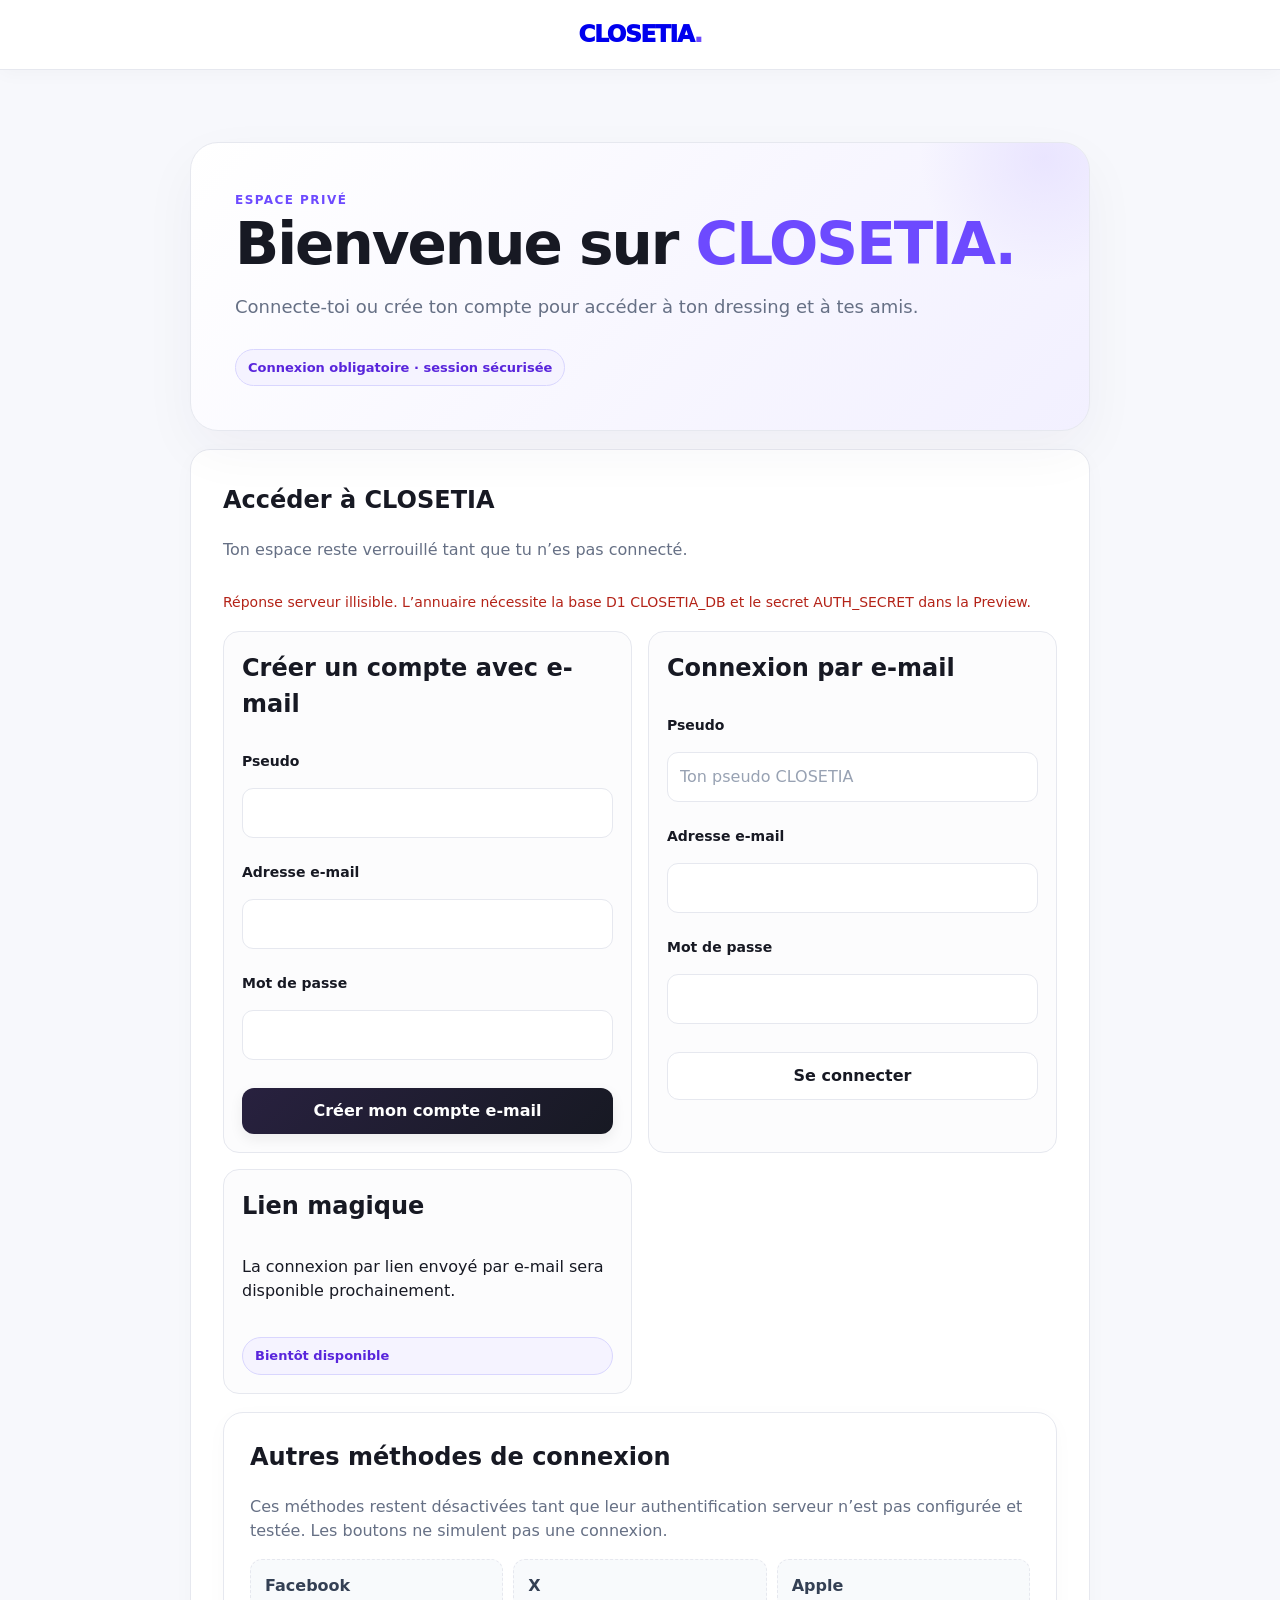
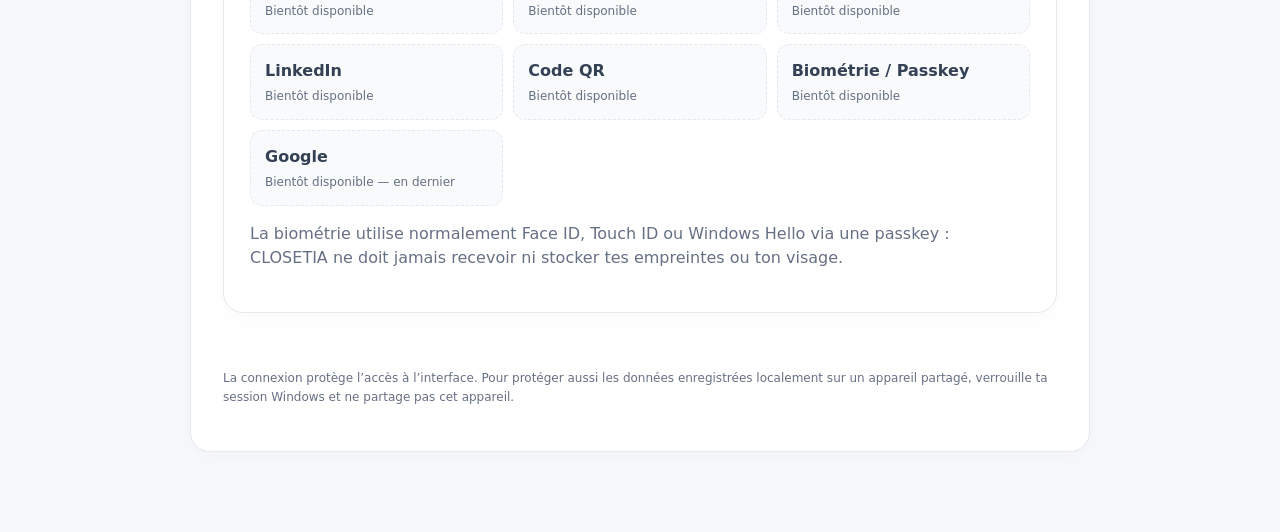
==== index.html @ 9ff816a6 "fix(pwa): align app script cache version" ====
<!doctype html>
<html lang="fr">
<head>
<meta charset="utf-8"><meta name="viewport" content="width=device-width,initial-scale=1,viewport-fit=cover">
<meta name="theme-color" content="#111827">
<meta name="description" content="CLOSETIA aide à organiser ton dressing, composer des tenues, explorer les couleurs et planifier tes looks. Application local-first avec données exportables, sans analyse corporelle.">
<meta name="robots" content="noindex,nofollow,noarchive">
<link rel="canonical" href="https://closetia.pages.dev/">
<link rel="manifest" href="manifest.json">
<link rel="stylesheet" href="style.css?v=9">
<meta property="og:type" content="website">
<meta property="og:site_name" content="CLOSETIA">
<meta property="og:title" content="CLOSETIA — Organise ton dressing et tes tenues">
<meta property="og:description" content="Organise tes vêtements, compose des tenues, explore les couleurs et planifie tes looks. Données exportables, sans analyse corporelle.">
<meta property="og:url" content="https://closetia.pages.dev/">
<meta name="twitter:card" content="summary">
<meta name="twitter:title" content="CLOSETIA — Dressing intelligent">
<meta name="twitter:description" content="Ton dressing, tes tenues et tes couleurs, dans une application local-first.">
<script type="application/ld+json">
{
  "@context": "https://schema.org",
  "@type": "WebApplication",
  "name": "CLOSETIA",
  "url": "https://closetia.pages.dev/",
  "applicationCategory": "LifestyleApplication",
  "operatingSystem": "Any",
  "inLanguage": "fr",
  "description": "Application web pour organiser son dressing, composer des tenues, explorer les couleurs et planifier ses looks. Données exportables et aucune analyse corporelle."
}
</script>
<title>CLOSETIA — Organise ton dressing et tes tenues</title>
</head>
<body>
<header class="topbar"><a class="logo" href="#/">CLOSETIA<span>.</span></a><nav>
<a href="#/">Accueil</a><a href="#/dressing">Dressing</a><a href="#/tenues">Tenues</a><a href="#/wishlist">Envies</a><a href="#/palette">Couleurs</a><a href="#/colorimetrie">Colorimétrie</a><a href="#/profil">Mon style</a><a href="#/star">Outfit Star</a><a href="#/stars">Looks de stars</a><a href="#/memes">Même vêtements</a><a href="#/calendrier">Calendrier</a><a href="#/amis">Amis</a><a href="#/connexions">Connexions</a><a href="#/stats">Stats</a>
</nav><button class="cloud-indicator local" id="cloudIndicator" onclick="openSettings()" aria-label="État de la connexion Cloudflare" title="Cloudflare non connecté sur cet appareil."><span class="cloud-dot" aria-hidden="true"></span><span>Mode local</span></button><button class="iconbtn" onclick="openSettings()" aria-label="Réglages">⚙</button></header>
<main id="app">
<section class="seo-intro" aria-label="Présentation de CLOSETIA">
  <p class="eyebrow">DRESSING INTELLIGENT</p>
  <h1>Organise ton dressing. Compose tes tenues.</h1>
  <p>CLOSETIA est une application web pour garder une vue claire sur tes vêtements, créer des tenues, explorer les harmonies de couleurs et planifier tes looks.</p>
  <ul>
    <li>Un dressing organisé par catégories, couleurs et favoris.</li>
    <li>Un espace pour composer des tenues et suivre leur utilisation.</li>
    <li>Des outils de couleurs, une liste d’envies et un calendrier.</li>
    <li>Des données exportables et aucune analyse corporelle.</li>
  </ul>
  <p>Ouvre l’application pour commencer à organiser ton dressing.</p>
</section>
</main>
<input id="photos" type="file" accept="image/*" multiple hidden><input id="importFile" type="file" accept=".json,application/json" hidden>
<footer>CLOSETIA · local-first · données exportables · aucune analyse corporelle</footer>
<script src="app.js?v=51"></script>
</body></html>
---- style.css ----
:root{--bg:#f6f7fb;--card:#fff;--ink:#101828;--muted:#667085;--line:#e4e7ec;--accent:#111827;--purple:#7c3aed;--soft:#f2f0ff;--danger:#b42318;--ok:#027a48}*{box-sizing:border-box}html{scroll-behavior:smooth}body{margin:0;background:var(--bg);color:var(--ink);font-family:Inter,system-ui,-apple-system,BlinkMacSystemFont,"Segoe UI",sans-serif}.topbar{height:70px;background:#fff;border-bottom:1px solid var(--line);display:flex;align-items:center;gap:24px;padding:0 5%;position:sticky;top:0;z-index:20}.logo{font-size:23px;font-weight:950;text-decoration:none;letter-spacing:-1px}.logo span{color:var(--purple)}nav{display:flex;gap:3px;overflow:auto;flex:1}nav a{text-decoration:none;padding:10px 12px;border-radius:11px;white-space:nowrap}nav a.active,nav a:hover{background:#f2f4f7}.iconbtn{background:#f2f4f7;border:1px solid var(--line);border-radius:12px;padding:10px 12px}main{max-width:1250px;margin:auto;padding:32px 5% 80px}.hero{background:linear-gradient(135deg,#fff,#f2f0ff);border:1px solid var(--line);border-radius:28px;padding:clamp(24px,5vw,55px);box-shadow:0 18px 50px #1018280b}.hero h1{font-size:clamp(42px,7vw,78px);line-height:.94;letter-spacing:-4px;margin:12px 0}.hero h1 span{color:var(--purple)}.hero p{font-size:18px;color:var(--muted);max-width:720px}.eyebrow{font-size:12px;font-weight:850;letter-spacing:.12em;color:var(--purple)}.card{background:var(--card);border:1px solid var(--line);border-radius:20px;padding:20px;box-shadow:0 8px 25px #10182808}.actions,.toolbar,.row{display:flex;gap:9px;flex-wrap:wrap;margin-top:18px}button,input,select,textarea{font:inherit}button{border:0;border-radius:12px;padding:11px 14px;cursor:pointer}.primary{background:var(--accent);color:#fff}.ghost{background:#fff;border:1px solid var(--line);color:var(--ink)}.danger{background:#fff0ef;color:var(--danger)}.muted,small{color:var(--muted)}.dashboard,.grid{display:grid;grid-template-columns:repeat(auto-fill,minmax(190px,1fr));gap:15px;margin-top:20px}.feature{text-decoration:none}.feature b{display:block;font-size:18px;margin-bottom:5px}.feature span{color:var(--muted);font-size:14px}.section h1{font-size:48px;letter-spacing:-3px;margin:4px 0 8px}.sectionhead{display:flex;align-items:end;justify-content:space-between;gap:15px;flex-wrap:wrap}.filters{display:grid;grid-template-columns:2fr 1fr 1fr 1fr 1fr;gap:9px;margin:18px 0}.filters input,.filters select,.modal input,.modal select,.modal textarea{width:100%;border:1px solid var(--line);background:#fff;border-radius:12px;padding:12px}.item{padding:0;overflow:hidden}.photo{height:230px;background:#eef2f6;position:relative}.photo img{width:100%;height:100%;object-fit:cover}.heart{position:absolute;right:10px;top:10px;background:#fff;border:1px solid var(--line);padding:8px}.heart.on{color:var(--danger)}.itembody{padding:15px}.itembody h3{margin:0 0 8px}.tag{display:inline-block;padding:4px 8px;border-radius:99px;background:#f2f4f7;font-size:12px;margin:0 4px 6px 0}.stat{min-height:125px}.stat b{display:block;font-size:34px}.outfit{position:relative}.mini{display:grid;grid-template-columns:repeat(auto-fit,minmax(120px,1fr));gap:10px;margin-top:15px}.mini img{width:100%;height:175px;object-fit:cover;border-radius:14px;background:#eef2f6}.bar{height:8px;background:#eef2f6;border-radius:99px;overflow:hidden}.bar i{display:block;height:100%;background:var(--purple)}.colorline{display:grid;grid-template-columns:30px 90px 35px 1fr;align-items:center;gap:10px;margin:14px 0}.swatch{width:30px;height:30px;border-radius:50%;border:2px solid #fff;box-shadow:0 0 0 1px #0002}.calendar{display:grid;grid-template-columns:repeat(7,1fr);gap:7px}.day{min-height:95px;text-align:left;background:#fff;border:1px solid var(--line);border-radius:12px;padding:9px}.day.today{outline:2px solid var(--purple)}.day.has{background:#faf9ff}.day small{display:block;margin-top:8px}.empty{grid-column:1/-1;text-align:center;padding:55px;color:var(--muted)}.modalback{position:fixed;inset:0;background:#10182888;display:grid;place-items:center;padding:18px;z-index:50}.modal{width:min(560px,100%);max-height:90vh;overflow:auto;background:#fff;border-radius:22px;padding:22px}.modalhead{display:flex;justify-content:space-between;align-items:center}.modal label{display:block;font-weight:700;margin:14px 0}.modal textarea{min-height:90px;resize:vertical}.notice{padding:12px 14px;border-radius:12px;background:#ecfdf3;color:var(--ok);margin-top:15px}.monthhead{display:flex;justify-content:space-between;align-items:center;margin-bottom:15px}.check{display:flex;align-items:center;gap:8px}.check input{width:auto}footer{text-align:center;color:var(--muted);font-size:12px;padding:22px}@media(max-width:800px){.topbar{height:auto;min-height:64px;flex-wrap:wrap;padding:10px 4%}nav{width:100%;order:3}.filters{grid-template-columns:1fr 1fr}.calendar{gap:4px}.day{min-height:72px;padding:7px}.day small{font-size:10px}}@media(max-width:480px){.filters{grid-template-columns:1fr}.section h1{font-size:40px}.hero h1{letter-spacing:-3px}.calendar{font-size:12px}.colorline{grid-template-columns:30px 65px 30px 1fr}}
.profile-card{max-width:900px}.choices{display:flex;flex-wrap:wrap;gap:8px;margin:10px 0 20px}.choice{display:inline-flex;align-items:center;gap:7px;border:1px solid var(--line);background:#fff;border-radius:12px;padding:9px 11px;font-weight:600}.choice input{accent-color:var(--purple)}.colorchoice{display:inline-flex;align-items:center;gap:7px;background:#fff;border:1px solid var(--line)}.colorchoice.selected{outline:2px solid var(--purple);background:var(--soft)}.photoPalette{display:flex;gap:10px;flex-wrap:wrap;margin:18px 0}.photoPalette i{display:block;width:55px;height:55px;border-radius:15px;border:2px solid #fff;box-shadow:0 0 0 1px #0002}.weatherbox{display:flex;gap:12px;align-items:center;justify-content:space-between;margin:15px 0}.weatherbox span{color:var(--muted)}@media(max-width:800px){.weatherbox{align-items:flex-start;flex-direction:column}}
.brand-catalog{margin:20px 0}.brand-head{display:flex;justify-content:space-between;gap:15px;align-items:flex-start}.badge{padding:6px 10px;border-radius:999px;background:var(--soft);font-size:12px;font-weight:800}.brand-search,.brand-manual{display:flex;gap:8px;margin:12px 0}.brand-search input,.brand-manual input{flex:1}.brand-results{display:grid;grid-template-columns:repeat(auto-fill,minmax(190px,1fr));gap:8px;margin-top:12px}.brand-result{display:flex;justify-content:space-between;align-items:center;padding:12px;border:1px solid var(--line);border-radius:12px;background:#fff;text-align:left}.brand-result.selected{outline:2px solid var(--purple);background:var(--soft)}@media(max-width:600px){.brand-head{flex-direction:column}.brand-search,.brand-manual{flex-direction:column}}
/* API-powered weather forecast and color harmony palettes */
.weatherbox{display:flex;flex-direction:column;gap:8px;line-height:1.5}
.weatherbox .weather-days{display:grid;grid-template-columns:repeat(auto-fit,minmax(125px,1fr));gap:8px;margin-top:4px}
.weatherbox .weather-day{display:block;background:var(--bg);border:1px solid var(--line);border-radius:10px;padding:10px;font-size:13px}
.weatherbox small,.harmony-swatches small{color:var(--muted);font-size:12px}
.harmony-swatches{display:grid;grid-template-columns:repeat(auto-fit,minmax(105px,1fr));gap:10px;margin:12px 0}
.harmony-swatches>div{display:flex;min-width:0;flex-direction:column;gap:5px;font-size:12px}
.harmony-swatches i{display:block;height:56px;border-radius:10px;border:1px solid var(--line)}
.harmony-swatches b{font-size:12px}

/* Calendar navigation and public holidays */
.monthhead{display:flex;align-items:center;justify-content:space-between;gap:12px}
.monthhead h2{text-align:center;flex:1}
.day.holiday{border-color:#d97706;background:#fff7ed}
.day.holiday small{color:#9a3412}

/* Always-visible Cloudflare connection indicator */
.cloud-indicator{display:inline-flex;align-items:center;justify-content:center;gap:7px;flex-shrink:0;border:1px solid var(--line);border-radius:999px;padding:8px 11px;background:#f2f4f7;color:#475467;font:600 12px/1.2 inherit;white-space:nowrap;cursor:pointer}
.cloud-indicator .cloud-dot{width:8px;height:8px;border-radius:50%;background:#98a2b3;box-shadow:0 0 0 3px #e4e7ec}
.cloud-indicator.connected{background:#ecfdf3;border-color:#abefc6;color:#067647}
.cloud-indicator.connected .cloud-dot{background:#12b76a;box-shadow:0 0 0 3px #d1fadf}
.cloud-indicator.checking{background:#fffaeb;border-color:#fedf89;color:#93370d}
.cloud-indicator.checking .cloud-dot{background:#f79009;box-shadow:0 0 0 3px #fef0c7}
.cloud-indicator.warning{background:#fef3f2;border-color:#fecdca;color:#b42318}
.cloud-indicator.warning .cloud-dot{background:#f04438;box-shadow:0 0 0 3px #fee4e2}
.cloud-indicator.local{background:#f2f4f7;border-color:#e4e7ec;color:#475467}
@media(max-width:760px){.topbar{gap:8px;padding:0 12px}.topbar nav{gap:12px}.cloud-indicator{padding:7px 9px;font-size:11px}.topbar .logo{flex-shrink:0}}
@media(max-width:480px){.cloud-indicator{max-width:118px;white-space:normal;text-align:left;line-height:1.15}.topbar{gap:6px}}

/* Colorimetry palette samples: HEX labels and accessible actions */
.photoPalette{align-items:flex-start}
.palette-sample{display:flex;flex-direction:column;align-items:flex-start;gap:7px;min-width:105px;padding:10px;border:1px solid var(--line);border-radius:14px;background:#fff}
.palette-sample i{display:block;width:76px;height:58px;border-radius:10px;border:1px solid #0001}
.palette-sample code{font-size:12px;font-weight:800;color:var(--ink)}
.palette-sample button{font-size:12px;padding:7px 9px}
button:focus-visible,a:focus-visible,input:focus-visible,select:focus-visible,textarea:focus-visible{outline:3px solid #7c3aed;outline-offset:2px}

/* Shopping suggestions: readable store links on mobile and desktop */
.shopping-card .grid{grid-template-columns:repeat(auto-fit,minmax(230px,1fr))}
.store-links{display:flex;flex-wrap:wrap;gap:7px;margin-top:12px}
.store-link{display:inline-flex;align-items:center;padding:8px 10px;border:1px solid var(--line);border-radius:10px;text-decoration:none;color:var(--ink);font-size:13px;background:#fff}
.store-link:hover,.store-link:focus-visible{border-color:var(--purple);background:var(--soft)}
.store-link-all{background:var(--accent);color:#fff;border-color:var(--accent)}
.home-weather{min-height:70px}

/* CLOSETIA profile preferences and celebrity looks */
.celebrity-grid{display:grid;grid-template-columns:repeat(auto-fit,minmax(220px,1fr));gap:14px;margin-top:18px}
.celebrity-card{min-width:0}
.celebrity-card h2{margin:8px 0 4px;font-size:1.15rem}
.celebrity-avatar{width:54px;height:54px;border-radius:16px;display:grid;place-items:center;font-weight:800;font-size:1.1rem;background:var(--soft);color:var(--purple);border:1px solid var(--line)}
.profile-card .choices{margin-bottom:18px}
.profile-card h2{margin-top:22px}


/* CLOSETIA — contenu célébrités intégré à la page */
.celebrity-heading{display:flex;align-items:center;gap:12px;margin-bottom:12px}
.celebrity-heading h2{margin:0 0 3px}
.celebrity-heading p{margin:0;font-size:13px}
.celebrity-photo-grid{display:grid;grid-template-columns:repeat(2,minmax(0,1fr));gap:8px}
.celebrity-photo{margin:0;min-width:0}
.celebrity-photo img{display:block;width:100%;height:190px;object-fit:cover;border-radius:12px;background:var(--soft)}
.celebrity-photo figcaption{font-size:10px;line-height:1.35;color:var(--muted,#667085);margin-top:4px;overflow-wrap:anywhere}
.celebrity-source-note,.celebrity-footnote{font-size:12px;margin-top:10px}
.celebrity-subtitle{font-size:14px;margin:18px 0 8px}
.celebrity-news{display:grid;gap:8px}
.celebrity-news-item{border:1px solid var(--line);border-radius:10px;padding:10px}
.celebrity-news-item p{margin:0 0 6px;font-size:13px;line-height:1.4;font-weight:650}
.celebrity-news-item small{font-size:11px;color:var(--muted,#667085)}
@media(max-width:520px){.celebrity-photo img{height:145px}.celebrity-photo-grid{grid-template-columns:repeat(2,minmax(0,1fr))}}

/* Outfit Star : visuels intégrés aux suggestions */
.shopping-model-grid{display:grid;grid-template-columns:repeat(auto-fit,minmax(220px,1fr));gap:14px;margin-top:16px}
.shopping-model-card{padding:0;overflow:hidden}
.shopping-model-image{display:block;width:100%;height:220px;object-fit:cover;background:var(--soft)}
.shopping-model-body{padding:14px}
.shopping-model-body h3{margin:0 0 6px}
.shopping-model-body .store-links{margin-top:12px}
.shopping-section>.muted{max-width:850px}
@media(max-width:520px){.shopping-model-grid{grid-template-columns:repeat(2,minmax(0,1fr));gap:9px}.shopping-model-image{height:150px}.shopping-model-body{padding:10px}.shopping-model-body .store-links{display:grid;grid-template-columns:1fr}.shopping-model-body .store-link{font-size:12px}}

/* Looks de stars — sources ciblées, images et actualités */
.celebrity-profile-photo{max-width:300px;margin:0 auto 10px}
.celebrity-profile-photo img{display:block;width:100%;height:300px;object-fit:cover;object-position:center top;border-radius:14px;background:var(--soft)}
.celebrity-news-image{width:100%;max-height:190px;object-fit:cover;border-radius:9px;margin-bottom:8px;background:var(--soft)}
.celebrity-news-item a{font-size:12px;text-decoration:underline}
.celebrity-news-item p{overflow-wrap:anywhere}

/* Reproduire une inspiration célébrité avec le dressing personnel */
.celebrity-vibe{margin:12px 0;padding:12px 14px;border-radius:12px;background:var(--soft,rgba(127,127,127,.08))}
.celebrity-vibe p{margin:5px 0 0}
.celebrity-recreate{width:100%;margin:12px 0 6px}
.celebrity-recreate-note{font-size:12px;margin:0 0 12px}
.inspired-outfit-highlight{outline:2px solid var(--purple,#8064d8);outline-offset:3px}


/* Page dédiée : mêmes vêtements et pièces manquantes */
.look-tracker-form{margin:18px 0}.look-tracker-form label{display:flex;flex-direction:column;gap:6px;min-width:150px;flex:1}.look-tracker-columns{display:grid;grid-template-columns:repeat(2,minmax(0,1fr));gap:14px;margin-top:16px}.look-tracker-columns h2{display:flex;align-items:center;justify-content:space-between;font-size:1.05rem}.look-count{display:inline-grid;place-items:center;min-width:28px;height:28px;border-radius:50%;background:var(--soft);font-size:13px}.look-item{display:flex;align-items:center;flex-wrap:wrap;gap:8px;justify-content:space-between;padding:12px 0;border-top:1px solid var(--line)}.look-item>div{flex:1;min-width:120px}.look-item p{margin:4px 0 0;font-size:12px}.look-item button{font-size:12px;padding:7px 9px}@media(max-width:650px){.look-tracker-columns{grid-template-columns:1fr}.look-item{justify-content:flex-start}}


/* CLOSETIA profile page refresh */
.profile-card{max-width:960px;margin:24px auto;padding:clamp(18px,3vw,32px);border-radius:24px;box-shadow:0 16px 42px #1018280d}
.profile-card>label:not(.choice){display:flex;flex-direction:column;gap:8px;margin:0 0 16px;font-size:14px;font-weight:750;color:var(--ink)}
.profile-card>label:not(.choice) input,.profile-card>label:not(.choice) select{width:100%;min-height:46px;padding:12px 14px;border:1px solid var(--line);border-radius:12px;background:#fff;color:var(--ink);outline:none;transition:border-color .15s,box-shadow .15s}
.profile-card>label:not(.choice) input:focus,.profile-card>label:not(.choice) select:focus{border-color:var(--purple);box-shadow:0 0 0 3px #7c3aed1a}
.profile-card>label.check{display:flex;flex-direction:row;align-items:center;gap:10px;padding:14px 16px;border:1px solid var(--line);border-radius:14px;background:#fafaff;font-weight:650}
.profile-card>label.check input{width:18px;height:18px;accent-color:var(--purple)}
.profile-card h2{font-size:18px;letter-spacing:-.3px;margin:28px 0 8px;padding-top:22px;border-top:1px solid var(--line)}
.profile-card h2+.muted{margin:0 0 12px;line-height:1.55}
.profile-card .choices{display:flex;flex-wrap:wrap;gap:9px;margin:12px 0 20px}
.profile-card .choice{display:inline-flex;align-items:center;gap:8px;padding:10px 13px;border:1px solid var(--line);border-radius:13px;background:#fff;color:#344054;font-size:14px;font-weight:650;cursor:pointer;transition:background .15s,border-color .15s,transform .15s}
.profile-card .choice:hover{border-color:#c4b5fd;transform:translateY(-1px)}
.profile-card .choice:has(input:checked){background:#f2f0ff;border-color:#a78bfa;color:#5b21b6;box-shadow:0 0 0 1px #a78bfa inset}
.profile-card .choice input{width:16px;height:16px;margin:0;accent-color:var(--purple)}
.profile-card .brand-catalog{padding:18px;border:1px solid var(--line);border-radius:18px;background:#fafbff}
.profile-card .brand-catalog h2{border:0;padding:0;margin:0 0 8px}
.profile-card .brand-search input,.profile-card .brand-manual input{min-width:0;width:100%;padding:12px 14px;border:1px solid var(--line);border-radius:12px;background:#fff}
.profile-card .brand-search button,.profile-card .brand-manual button{white-space:nowrap}
.profile-card .actions{gap:9px}
.profile-card .colorchoice{padding:9px 12px;border-radius:13px;border:1px solid var(--line);font-weight:650}
.profile-card .colorchoice.selected{outline:2px solid var(--purple);outline-offset:1px;background:#f2f0ff}
#saveProfile{width:100%;min-height:48px;margin-top:24px;border-radius:14px;font-weight:750}
@media(min-width:700px){
 .profile-card{display:grid;grid-template-columns:repeat(2,minmax(0,1fr));column-gap:18px;align-items:start}
 .profile-card>h2,.profile-card>p,.profile-card>.choices,.profile-card>.brand-catalog,.profile-card>.actions,.profile-card>#saveProfile,.profile-card>label.check{grid-column:1/-1}
 .profile-card>label:not(.choice){margin-bottom:2px}
}
@media(max-width:600px){
 .section h1{font-size:38px;letter-spacing:-2px}
 .profile-card{padding:16px}
 .profile-card .brand-search,.profile-card .brand-manual{flex-direction:column}
 .profile-card .brand-head{flex-direction:column}
 .profile-card .colorchoice{font-size:13px}
}

/* Espace d'administration */
.admin-section{max-width:1120px;margin:0 auto;padding-bottom:40px}
.admin-stats{margin:22px 0}
.admin-panel{margin-top:18px;padding:22px}
.admin-panel h2{margin-top:0;font-size:21px;letter-spacing:-.4px}
.admin-line{display:flex;justify-content:space-between;align-items:flex-start;gap:16px;padding:13px 0;border-bottom:1px solid var(--line)}
.admin-line:last-of-type{border-bottom:0}
.admin-line span{color:var(--muted)}
.admin-line strong{text-align:right;overflow-wrap:anywhere}
.admin-panel .actions{display:flex;flex-wrap:wrap;gap:10px;margin-top:16px}
.admin-note{border-color:#fed7aa;background:#fffaf5}
.admin-note h2{color:#9a3412}
@media(max-width:600px){.admin-panel{padding:17px}.admin-line{flex-direction:column;gap:5px}.admin-line strong{text-align:left}}


/* Recommandations de style explicables */
.recommendation-card{min-width:0}
.recommendation-card>.card{height:100%;margin:0}
.recommendation-reasons{margin:9px 4px 0;padding:10px 12px;border:1px solid var(--line);border-radius:12px;background:var(--surface,#fff);font-size:13px;line-height:1.55}
.recommendation-reasons b{display:block;margin-bottom:3px;color:var(--ink)}
#storageDiagnostics{overflow-wrap:anywhere;line-height:1.65}


/* Interface polish — navigation, lisibilité, états interactifs et mobile-first */
:root{
  --bg:#f7f8fc;
  --card:#ffffff;
  --ink:#171923;
  --muted:#667085;
  --line:#e6e8ef;
  --accent:#201a35;
  --purple:#6d4aff;
  --soft:#f2efff;
  --focus:#8b75ff;
}
body{line-height:1.5;-webkit-font-smoothing:antialiased}
.topbar{gap:14px;padding-inline:clamp(14px,3vw,42px);box-shadow:0 3px 18px #17192308}
.logo{flex-shrink:0;letter-spacing:-1.2px}
.topbar nav{min-width:0;scrollbar-width:thin;scrollbar-color:#d9d3ff transparent;overscroll-behavior-x:contain;scroll-behavior:smooth}
.topbar nav a{font-size:13px;font-weight:650;color:#475467;transition:background .16s,color .16s}
.topbar nav a.active,.topbar nav a[aria-current="page"]{background:#f0edff;color:#5135d9}
.topbar nav a:hover{color:#5135d9}
.cloud-indicator{flex-shrink:0;display:inline-flex;align-items:center;gap:7px;border:1px solid var(--line);border-radius:999px;background:#fff;padding:8px 11px;font-size:12px;font-weight:700}
.cloud-dot{width:8px;height:8px;border-radius:50%;background:#98a2b3;display:inline-block}
.iconbtn{flex-shrink:0;min-width:42px;min-height:42px;transition:background .15s,transform .15s}
main{width:100%;padding-top:clamp(20px,3vw,36px)}
.hero{position:relative;overflow:hidden;box-shadow:0 20px 55px #28204a0b}
.hero:after{content:"";position:absolute;right:-80px;top:-110px;width:250px;height:250px;border-radius:50%;background:radial-gradient(circle,#ded6ff80,transparent 70%);pointer-events:none}
.hero h1{max-width:900px;position:relative;z-index:1;letter-spacing:-.055em}
.hero p{line-height:1.7}
.section h1{line-height:1.08;letter-spacing:-.045em}
.sectionhead{margin-bottom:8px}
.card{box-shadow:0 5px 22px #17192306;transition:border-color .18s,box-shadow .18s,transform .18s}
.grid>.card:hover,.dashboard>.card:hover,.feature:hover{border-color:#d8d0ff;box-shadow:0 12px 30px #30205f10}
.feature{display:block;border:1px solid var(--line);border-radius:18px;padding:20px;background:#fff;transition:transform .18s,border-color .18s,box-shadow .18s}
.feature:hover{transform:translateY(-2px)}
.feature b{letter-spacing:-.02em}
button{font-weight:650;transition:filter .15s,transform .15s,box-shadow .15s}
button:hover{filter:brightness(.98)}
button:active{transform:translateY(1px)}
button:focus-visible,a:focus-visible,input:focus-visible,select:focus-visible,textarea:focus-visible{outline:3px solid #8b75ff80;outline-offset:2px}
.primary{background:linear-gradient(135deg,#28213f,#171923);box-shadow:0 5px 14px #17192312}
input,select,textarea{color:var(--ink)}
input::placeholder,textarea::placeholder{color:#98a2b3}
.item{transition:transform .18s,border-color .18s,box-shadow .18s}
.item:hover{transform:translateY(-2px);border-color:#d8d0ff;box-shadow:0 14px 32px #17192310}
.photo{background:linear-gradient(135deg,#f1f2f8,#e9eaf2)}
.itembody h3{letter-spacing:-.025em}
.tag{font-weight:650;color:#475467}
.empty{border:1px dashed #d0d5dd;border-radius:18px;background:#ffffffa8;line-height:1.7}
footer{padding:24px 16px 34px;text-align:center;color:var(--muted);font-size:12px}
@media(min-width:1000px){
  .topbar{gap:18px}
  .topbar nav a{padding:9px 10px}
  .dashboard,.grid{gap:18px}
}
@media(max-width:850px){
  .topbar{height:auto;min-height:64px;flex-wrap:wrap;gap:8px 12px;padding:10px 16px}
  .topbar .logo{margin-right:auto}
  .topbar nav{order:5;flex:0 0 100%;width:100%;padding:2px 0 5px}
  .topbar nav a{padding:9px 12px}
  .cloud-indicator{font-size:11px;padding:7px 9px}
  main{padding:22px 16px 58px}
}
@media(max-width:600px){
  .topbar{position:sticky;top:0;gap:8px}
  .logo{font-size:21px}
  .cloud-indicator{max-width:112px;overflow:hidden;white-space:nowrap}
  .cloud-indicator span:last-child{overflow:hidden;text-overflow:ellipsis}
  .iconbtn{min-width:40px;min-height:40px;padding:8px}
  .hero{padding:25px 20px;border-radius:22px}
  .hero h1{font-size:clamp(38px,12vw,56px);letter-spacing:-.055em;line-height:.98}
  .hero p{font-size:16px}
  .section h1{font-size:clamp(32px,9vw,40px);letter-spacing:-.045em}
  .sectionhead{align-items:flex-start}
  .sectionhead .actions{width:100%}
  .sectionhead .actions button{flex:1}
  .dashboard,.grid{grid-template-columns:repeat(2,minmax(0,1fr));gap:10px}
  .card{padding:15px;border-radius:16px}
  .feature{padding:15px;border-radius:16px}
  .feature b{font-size:16px}
  .feature span{font-size:12px;line-height:1.5}
  .stat{min-height:108px}
  .stat b{font-size:28px}
  .filters{grid-template-columns:1fr 1fr;gap:8px}
  .filters>*:first-child{grid-column:1/-1}
  .photo{height:clamp(140px,48vw,220px)}
  .itembody{padding:12px}
  .itembody h3{font-size:15px;overflow-wrap:anywhere}
  .mini{grid-template-columns:repeat(2,minmax(0,1fr))}
  .mini img{height:150px}
  .calendar{gap:4px}
  .day{min-height:70px;padding:5px;font-size:12px;overflow:hidden}
  .day small{font-size:10px;overflow-wrap:anywhere}
  .actions,.toolbar,.row{gap:8px}
  .actions button,.toolbar button{min-height:42px}
}
@media(max-width:380px){
  .dashboard,.grid{grid-template-columns:1fr}
  .filters{grid-template-columns:1fr}
  .filters>*:first-child{grid-column:auto}
  .cloud-indicator{max-width:92px}
}
@media(prefers-reduced-motion:reduce){
  *,*::before,*::after{scroll-behavior:auto!important;transition:none!important;animation:none!important}
}


/* Page Amis — gestion de contacts claire et responsive */
.friends-page .sectionhead{align-items:center;margin-bottom:22px}
.friends-total{display:flex;align-items:center;gap:10px;padding:12px 16px;border:1px solid var(--line);border-radius:16px;background:#fff;color:var(--muted);font-size:13px}
.friends-total strong{font-size:26px;line-height:1;color:var(--ink)}
.friends-layout{display:grid;grid-template-columns:minmax(250px,.8fr) minmax(0,1.5fr);gap:20px;align-items:start}
.friends-add-card{padding:24px}
.friends-add-card h2,.friends-list-head h2{margin:8px 0 4px;font-size:20px;letter-spacing:-.4px}
.friends-icon{display:grid;place-items:center;width:42px;height:42px;border-radius:14px;background:var(--soft);color:var(--purple);font-size:26px;font-weight:500}
.friends-form{margin-top:22px}
.friends-form label{display:block;font-size:13px;font-weight:750;margin-bottom:7px}
.friends-input-row{display:flex;gap:8px}
.friends-input-row input,.friends-search input{width:100%;min-width:0;border:1px solid var(--line);border-radius:12px;background:#fff;padding:12px 13px}
.friends-input-row button{white-space:nowrap}
.friends-hint{font-size:12px;line-height:1.6;color:var(--muted);margin:12px 0 0}
.friends-list-panel{min-width:0}
.friends-list-head{display:flex;align-items:center;justify-content:space-between;gap:12px;margin-bottom:12px}
.friends-list-head h2{margin-top:0}
.friends-list-head p{margin:0;font-size:13px}
.friends-search{display:block;width:min(210px,45%)}
.friends-grid{display:grid;grid-template-columns:repeat(2,minmax(0,1fr));gap:10px}
.friend-card{min-width:0;display:flex;align-items:center;gap:11px;padding:14px;border-radius:16px}
.friend-avatar{width:43px;height:43px;flex:0 0 43px;display:grid;place-items:center;border-radius:50%;background:linear-gradient(135deg,#e8e1ff,#f5f2ff);color:#5437d5;font-size:14px;font-weight:850;letter-spacing:.03em}
.friend-info{min-width:0;flex:1}
.friend-info h3{margin:0;font-size:14px;overflow-wrap:anywhere}
.friend-info p{margin:3px 0 0;font-size:11px}
.friend-remove{background:#fff;border:1px solid var(--line);color:#667085;font-size:12px;padding:8px 9px;flex-shrink:0}
.friend-remove:hover{background:#fff1f0;border-color:#fecdca;color:#b42318}
.friends-empty{margin-top:0;background:#fff;border:1px dashed var(--line);border-radius:18px;padding:35px 20px}
.friends-empty h3{margin:9px 0 3px;color:var(--ink)}
.friends-empty p{margin:0 0 12px}
.friends-empty-icon{font-size:30px;color:var(--purple)}
.friends-privacy{display:flex;gap:12px;align-items:flex-start;margin-top:20px;padding:14px 16px;border:1px solid #e4e0ff;border-radius:15px;background:#f8f7ff;color:#51467a;font-size:13px}
.friends-privacy p{margin:0;line-height:1.6}
.friends-privacy strong{color:#30215f}
.sr-only{position:absolute;width:1px;height:1px;padding:0;margin:-1px;overflow:hidden;clip:rect(0,0,0,0);white-space:nowrap;border:0}
@media(max-width:800px){.friends-layout{grid-template-columns:1fr}.friends-add-card{padding:20px}.friends-grid{grid-template-columns:repeat(2,minmax(0,1fr))}}
@media(max-width:520px){.friends-page .sectionhead{align-items:flex-start}.friends-total{padding:10px 12px}.friends-total strong{font-size:22px}.friends-grid{grid-template-columns:1fr}.friends-list-head{align-items:flex-start;flex-direction:column}.friends-search{width:100%}.friends-input-row{flex-direction:column}.friends-input-row button{width:100%}.friend-card{padding:12px}}

/* Friend verification and invitation states */
.friends-invite{margin-top:16px;padding:17px;border:1px dashed var(--line);border-radius:16px;background:var(--bg)}
.friends-invite h3{margin:0 0 6px}
.friends-invite .friends-hint{overflow-wrap:anywhere}
.friend-card .friend-info{min-width:0}
.friend-card .friend-info h3{overflow-wrap:anywhere}
@media(max-width:520px){.friends-invite{padding:14px}.friends-input-row{align-items:stretch}.friends-input-row input{min-width:0}}


/* SEO-friendly introductory content, also useful before the app initializes */
.seo-intro{max-width:920px;margin:22px auto 30px;padding:clamp(24px,5vw,48px);background:linear-gradient(135deg,#fff,#f2f0ff);border:1px solid var(--line);border-radius:26px;box-shadow:0 18px 50px #1018280b}
.seo-intro h1{max-width:780px;font-size:clamp(34px,6vw,62px);line-height:1.02;letter-spacing:-.045em;margin:12px 0 18px}
.seo-intro p,.seo-intro li{max-width:760px;color:var(--muted);font-size:17px;line-height:1.7}
.seo-intro ul{padding-left:24px}
@media(max-width:600px){.seo-intro{padding:23px;border-radius:18px}.seo-intro h1{font-size:36px;letter-spacing:-.035em}.seo-intro p,.seo-intro li{font-size:15px}}


/* Account directory */
.account-card{margin-top:20px;padding:clamp(18px,3vw,30px)}
.account-forms{display:grid;grid-template-columns:repeat(2,minmax(0,1fr));gap:16px;margin-top:18px}
.account-form{display:flex;flex-direction:column;gap:10px;padding:20px;border:1px solid var(--line);border-radius:18px;background:#fff}
.account-form h2,.account-directory h2{margin:0 0 5px}
.account-form label,.account-directory label{font-weight:700;font-size:14px}
.account-form input,.account-directory input{width:100%;min-width:0;padding:12px 13px;border:1px solid var(--line);border-radius:12px;background:#fff;color:var(--ink)}
.account-form small{line-height:1.5}
.account-message{min-height:1.4em;margin:14px 0 0;font-size:14px}
.account-message.error{color:var(--danger)}
.account-message.success{color:var(--ok)}
.account-directory{margin-top:24px}
.account-directory h2{margin-top:25px;font-size:21px}
.account-results{display:grid;gap:9px;margin-top:12px}
.account-result{display:flex;align-items:center;justify-content:space-between;gap:12px;padding:13px 15px;border:1px solid var(--line);border-radius:14px;background:#fff}
.account-result p{margin:4px 0 0}
.account-result .tag{white-space:nowrap}
.account-directory [hidden],.account-forms[hidden],#accountDirectory[hidden]{display:none!important}
@media(max-width:650px){.account-forms{grid-template-columns:1fr}.account-result{align-items:flex-start;flex-wrap:wrap}.account-result button{width:100%}}


/* Mandatory account gate: keep the app navigation hidden until the server confirms a session. */
.auth-required .topbar nav,
.auth-required #cloudIndicator,
.auth-required .topbar .iconbtn,
.auth-required footer{display:none!important}
.auth-required .topbar{justify-content:center;position:relative}
.auth-required .topbar .logo{pointer-events:none}
.auth-gate{max-width:900px;margin:4vh auto 0}
.auth-hero{padding:clamp(24px,5vw,44px);margin-bottom:18px}
.auth-hero h1{font-size:clamp(34px,6vw,58px);letter-spacing:-2px;line-height:1.02}
.auth-hero h1 span{color:var(--purple)}
.auth-gate-badge{display:inline-flex;margin-top:8px;padding:8px 12px;border:1px solid #d9d6fe;background:#f5f3ff;color:#5925dc;border-radius:999px;font-size:13px;font-weight:750}
.auth-card{padding:clamp(20px,4vw,32px)}
.auth-card h2{margin-top:0}
.auth-card .account-forms{display:grid;grid-template-columns:repeat(2,minmax(0,1fr));gap:16px;margin-top:18px}
.auth-card .account-form{border:1px solid var(--line);border-radius:16px;padding:18px;background:#fcfcfd}
.auth-card .account-form label{display:block;font-weight:700;margin:14px 0 6px}
.auth-card .account-form input{width:100%;border:1px solid var(--line);border-radius:11px;padding:12px;background:#fff}
.auth-card .account-form button{width:100%;margin-top:18px}
.auth-note{font-size:12px;line-height:1.6;margin-top:22px}
@media(max-width:650px){.auth-card .account-forms{grid-template-columns:1fr}.auth-gate{margin-top:12px}.auth-hero h1{letter-spacing:-1.5px}}


/* CLOSETIA Preview — external connections hub */
.connection-group{margin:26px 0}
.connection-group>h2{font-size:23px;letter-spacing:-.5px;margin-bottom:12px}
.connection-grid{display:grid;grid-template-columns:repeat(auto-fit,minmax(min(100%,270px),1fr));gap:14px}
.connection-card{min-width:0;display:flex;flex-direction:column;align-items:flex-start;gap:10px}
.connection-title{width:100%;display:flex;align-items:flex-start;justify-content:space-between;gap:10px;flex-wrap:wrap}
.connection-title h3{margin:0;font-size:18px}
.connection-state{display:inline-flex;border:1px solid var(--line);border-radius:999px;padding:6px 9px;font-size:11px;font-weight:750;line-height:1.3}
.state-available{background:#ecfdf3;color:#067647;border-color:#abefc6}
.state-pending{background:#fffaeb;color:#93370d;border-color:#fedf89}
.connection-card button[disabled]{cursor:not-allowed;opacity:.65}
.connections-notice{background:#fffaeb;color:#854d0e}
.connection-setup{margin-top:24px}
.connection-setup li{margin:9px 0;line-height:1.5}


/* CLOSETIA Preview — options d’authentification */
.auth-methods{margin-top:18px;padding:clamp(18px,3vw,26px)}
.auth-method-grid{display:grid;grid-template-columns:repeat(auto-fit,minmax(min(100%,190px),1fr));gap:10px;margin:16px 0}
.auth-provider{display:flex;flex-direction:column;align-items:flex-start;gap:5px;padding:14px;border:1px solid var(--line);border-radius:12px;background:#f8fafc;color:#344054;text-align:left;font-weight:750}
.auth-provider small{font-size:12px;font-weight:500;color:#667085;line-height:1.4}
.auth-provider:disabled{opacity:1;cursor:not-allowed;border-style:dashed}


/* En-tête minimal de l’espace administrateur protégé */
.admin-topbar{gap:16px}
.admin-top-label{font-size:11px;font-weight:800;letter-spacing:1.3px;color:var(--muted);white-space:nowrap}
.admin-back{display:inline-flex;align-items:center;justify-content:center;text-decoration:none;padding:9px 13px;border:1px solid var(--line);border-radius:11px;color:var(--ink);background:#fff}
@media(max-width:720px){.admin-topbar{height:auto;min-height:64px;flex-wrap:wrap;padding:12px 4%;gap:10px}.admin-top-label{order:3;width:100%}.admin-back{margin-left:auto}}
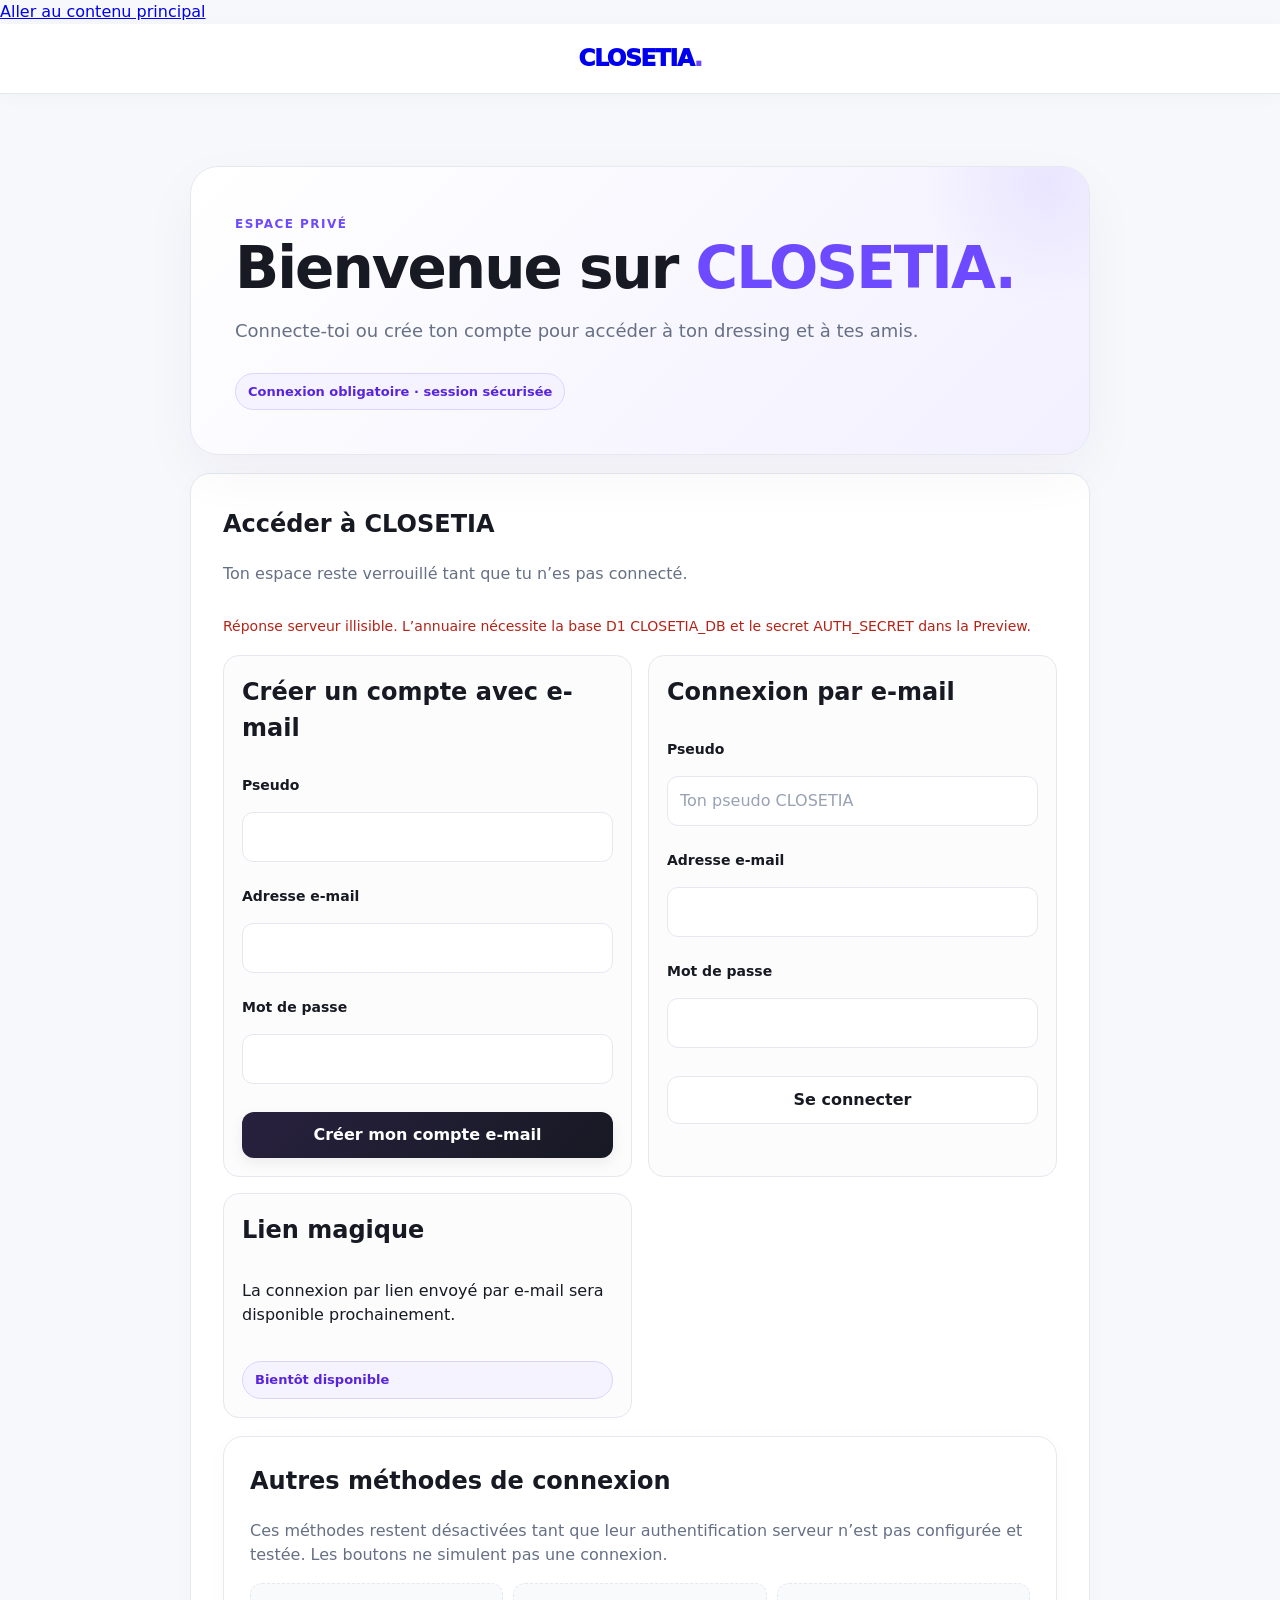
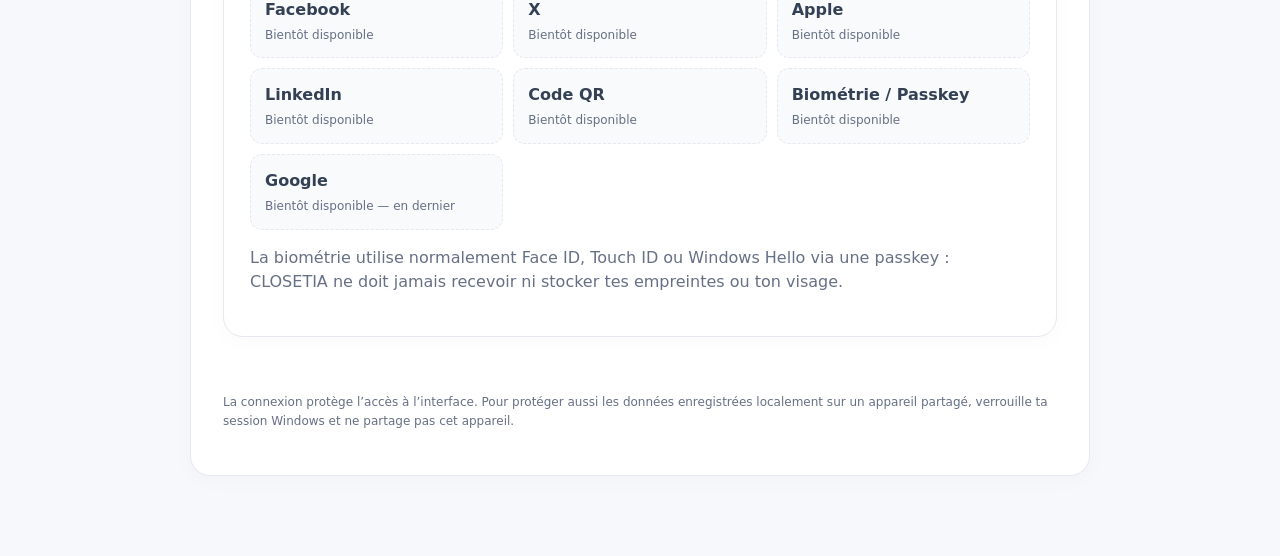
==== commit d1b514ee: "UX: lien d’évitement et métadonnées cohérentes" ====
--- a/index.html
+++ b/index.html
@@ -3,12 +3,13 @@
 <head>
 <meta charset="utf-8"><meta name="viewport" content="width=device-width,initial-scale=1,viewport-fit=cover">
 <meta name="theme-color" content="#111827">
-<meta name="description" content="CLOSETIA aide à organiser ton dressing, composer des tenues, explorer les couleurs et planifier tes looks. Application local-first avec données exportables, sans analyse corporelle.">
+<meta name="description" content="Organise ton dressing, compose des tenues, explore les couleurs et planifie tes looks avec CLOSETIA. Données exportables, sans analyse corporelle.">
 <meta name="robots" content="noindex,nofollow,noarchive">
 <link rel="canonical" href="https://closetia.pages.dev/">
 <link rel="manifest" href="manifest.json">
-<link rel="stylesheet" href="style.css?v=9">
+<link rel="stylesheet" href="style.css?v=10">
 <meta property="og:type" content="website">
+<meta property="og:locale" content="fr_FR">
 <meta property="og:site_name" content="CLOSETIA">
 <meta property="og:title" content="CLOSETIA — Organise ton dressing et tes tenues">
 <meta property="og:description" content="Organise tes vêtements, compose des tenues, explore les couleurs et planifie tes looks. Données exportables, sans analyse corporelle.">
@@ -31,6 +32,7 @@
 <title>CLOSETIA — Organise ton dressing et tes tenues</title>
 </head>
 <body>
+<a class="skip-link" href="#app">Aller au contenu principal</a>
 <header class="topbar"><a class="logo" href="#/">CLOSETIA<span>.</span></a><nav>
 <a href="#/">Accueil</a><a href="#/dressing">Dressing</a><a href="#/tenues">Tenues</a><a href="#/wishlist">Envies</a><a href="#/palette">Couleurs</a><a href="#/colorimetrie">Colorimétrie</a><a href="#/profil">Mon style</a><a href="#/star">Outfit Star</a><a href="#/stars">Looks de stars</a><a href="#/memes">Même vêtements</a><a href="#/calendrier">Calendrier</a><a href="#/amis">Amis</a><a href="#/connexions">Connexions</a><a href="#/stats">Stats</a>
 </nav><button class="cloud-indicator local" id="cloudIndicator" onclick="openSettings()" aria-label="État de la connexion Cloudflare" title="Cloudflare non connecté sur cet appareil."><span class="cloud-dot" aria-hidden="true"></span><span>Mode local</span></button><button class="iconbtn" onclick="openSettings()" aria-label="Réglages">⚙</button></header>
@@ -50,5 +52,5 @@
 </main>
 <input id="photos" type="file" accept="image/*" multiple hidden><input id="importFile" type="file" accept=".json,application/json" hidden>
 <footer>CLOSETIA · local-first · données exportables · aucune analyse corporelle</footer>
-<script src="app.js?v=51"></script>
+<script src="app.js?v=53"></script>
 </body></html>
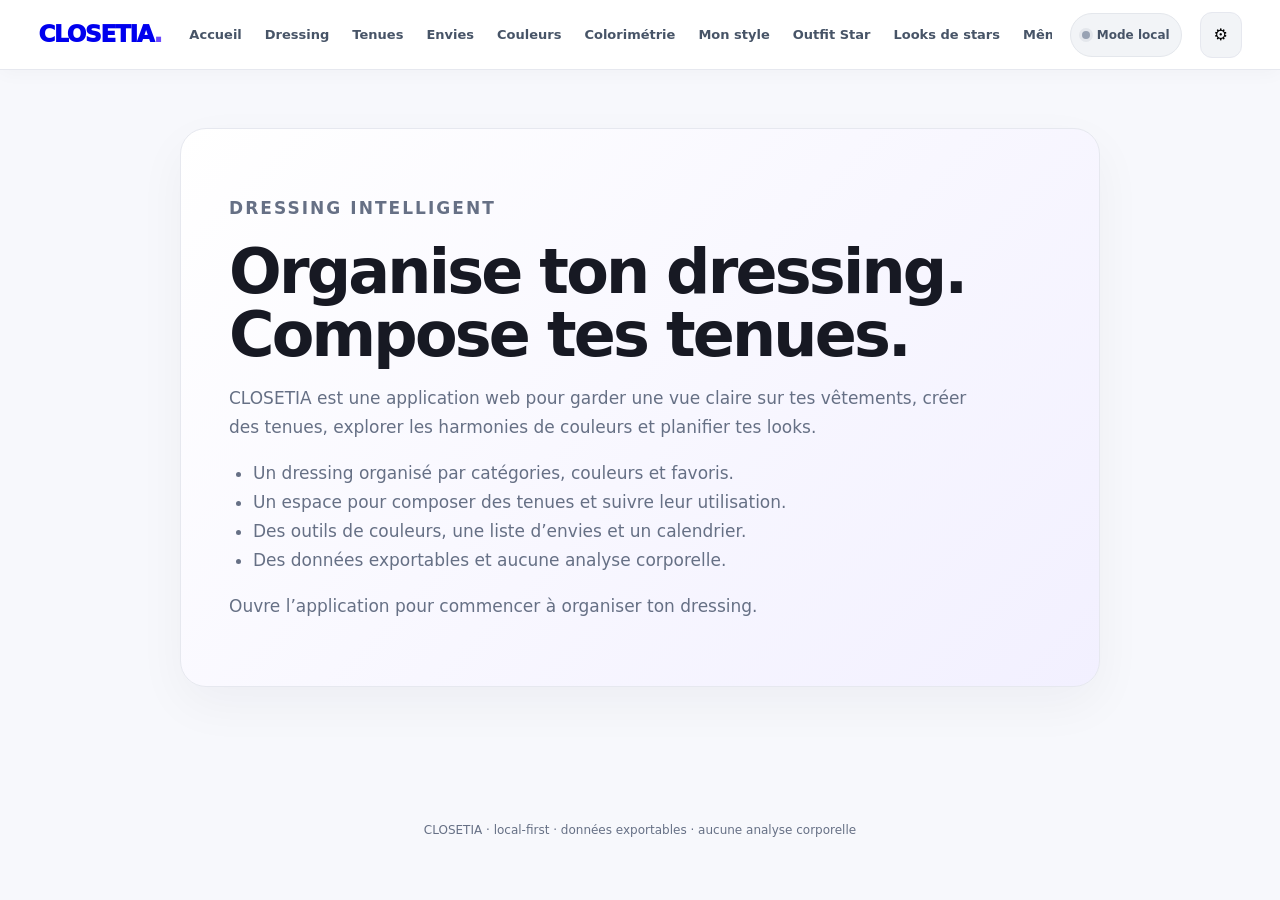
==== commit a91c4346: "feat: ajouter la navigation valise connectée" ====
--- a/index.html
+++ b/index.html
@@ -7,7 +7,7 @@
 <meta name="robots" content="noindex,nofollow,noarchive">
 <link rel="canonical" href="https://closetia.pages.dev/">
 <link rel="manifest" href="manifest.json">
-<link rel="stylesheet" href="style.css?v=10">
+<link rel="stylesheet" href="style.css?v=11">
 <meta property="og:type" content="website">
 <meta property="og:locale" content="fr_FR">
 <meta property="og:site_name" content="CLOSETIA">
@@ -34,7 +34,7 @@
 <body>
 <a class="skip-link" href="#app">Aller au contenu principal</a>
 <header class="topbar"><a class="logo" href="#/">CLOSETIA<span>.</span></a><nav>
-<a href="#/">Accueil</a><a href="#/dressing">Dressing</a><a href="#/tenues">Tenues</a><a href="#/wishlist">Envies</a><a href="#/palette">Couleurs</a><a href="#/colorimetrie">Colorimétrie</a><a href="#/profil">Mon style</a><a href="#/star">Outfit Star</a><a href="#/stars">Looks de stars</a><a href="#/memes">Même vêtements</a><a href="#/calendrier">Calendrier</a><a href="#/amis">Amis</a><a href="#/connexions">Connexions</a><a href="#/stats">Stats</a>
+<a href="#/">Accueil</a><a href="#/dressing">Dressing</a><a href="#/tenues">Tenues</a><a href="#/wishlist">Envies</a><a href="#/palette">Couleurs</a><a href="#/colorimetrie">Colorimétrie</a><a href="#/profil">Mon style</a><a href="#/star">Outfit Star</a><a href="#/stars">Looks de stars</a><a href="#/memes">Même vêtements</a><a href="#/calendrier">Calendrier</a><a href="#/valise">Valise</a><a href="#/amis">Amis</a><a href="#/connexions">Connexions</a><a href="#/stats">Stats</a>
 </nav><button class="cloud-indicator local" id="cloudIndicator" onclick="openSettings()" aria-label="État de la connexion Cloudflare" title="Cloudflare non connecté sur cet appareil."><span class="cloud-dot" aria-hidden="true"></span><span>Mode local</span></button><button class="iconbtn" onclick="openSettings()" aria-label="Réglages">⚙</button></header>
 <main id="app">
 <section class="seo-intro" aria-label="Présentation de CLOSETIA">
@@ -52,5 +52,5 @@
 </main>
 <input id="photos" type="file" accept="image/*" multiple hidden><input id="importFile" type="file" accept=".json,application/json" hidden>
 <footer>CLOSETIA · local-first · données exportables · aucune analyse corporelle</footer>
-<script src="app.js?v=53"></script>
+<script src="app.js?v=54"></script>
 </body></html>
--- a/style.css
+++ b/style.css
@@ -391,3 +391,26 @@
 .admin-top-label{font-size:11px;font-weight:800;letter-spacing:1.3px;color:var(--muted);white-space:nowrap}
 .admin-back{display:inline-flex;align-items:center;justify-content:center;text-decoration:none;padding:9px 13px;border:1px solid var(--line);border-radius:11px;color:var(--ink);background:#fff}
 @media(max-width:720px){.admin-topbar{height:auto;min-height:64px;flex-wrap:wrap;padding:12px 4%;gap:10px}.admin-top-label{order:3;width:100%}.admin-back{margin-left:auto}}
+
+
+/* Audit UX/accessibilité : focus clavier visible et zones tactiles utilisables. */
+.skip-link{position:absolute;left:12px;top:8px;z-index:1000;transform:translateY(-160%);padding:12px 16px;border-radius:10px;background:#111827;color:#fff;font-weight:700}
+.skip-link:focus{transform:translateY(0);outline:3px solid #7c3aed;outline-offset:3px}
+:where(a,button,input,select,textarea,[tabindex]):focus-visible{outline:3px solid #6d28d9;outline-offset:3px}
+button,.topbar nav a{min-height:44px}
+.topbar nav a{display:inline-flex;align-items:center}
+button:disabled{cursor:not-allowed;opacity:.65}
+img{max-width:100%}
+@media(max-width:480px){
+  main{padding:20px 4% 56px}
+  .hero{border-radius:20px;padding:24px 18px}
+  .hero h1{font-size:clamp(34px,10vw,44px);line-height:1.02;letter-spacing:-1.5px}
+  .section h1{font-size:clamp(32px,9vw,38px);letter-spacing:-1.2px;line-height:1.08}
+  .actions button,.actions a{min-height:44px}
+  .calendar{gap:3px}
+  .day{min-width:0;overflow-wrap:anywhere}
+}
+@media(prefers-reduced-motion:reduce){
+  html{scroll-behavior:auto}
+  *,*::before,*::after{animation-duration:.01ms!important;animation-iteration-count:1!important;transition-duration:.01ms!important}
+}
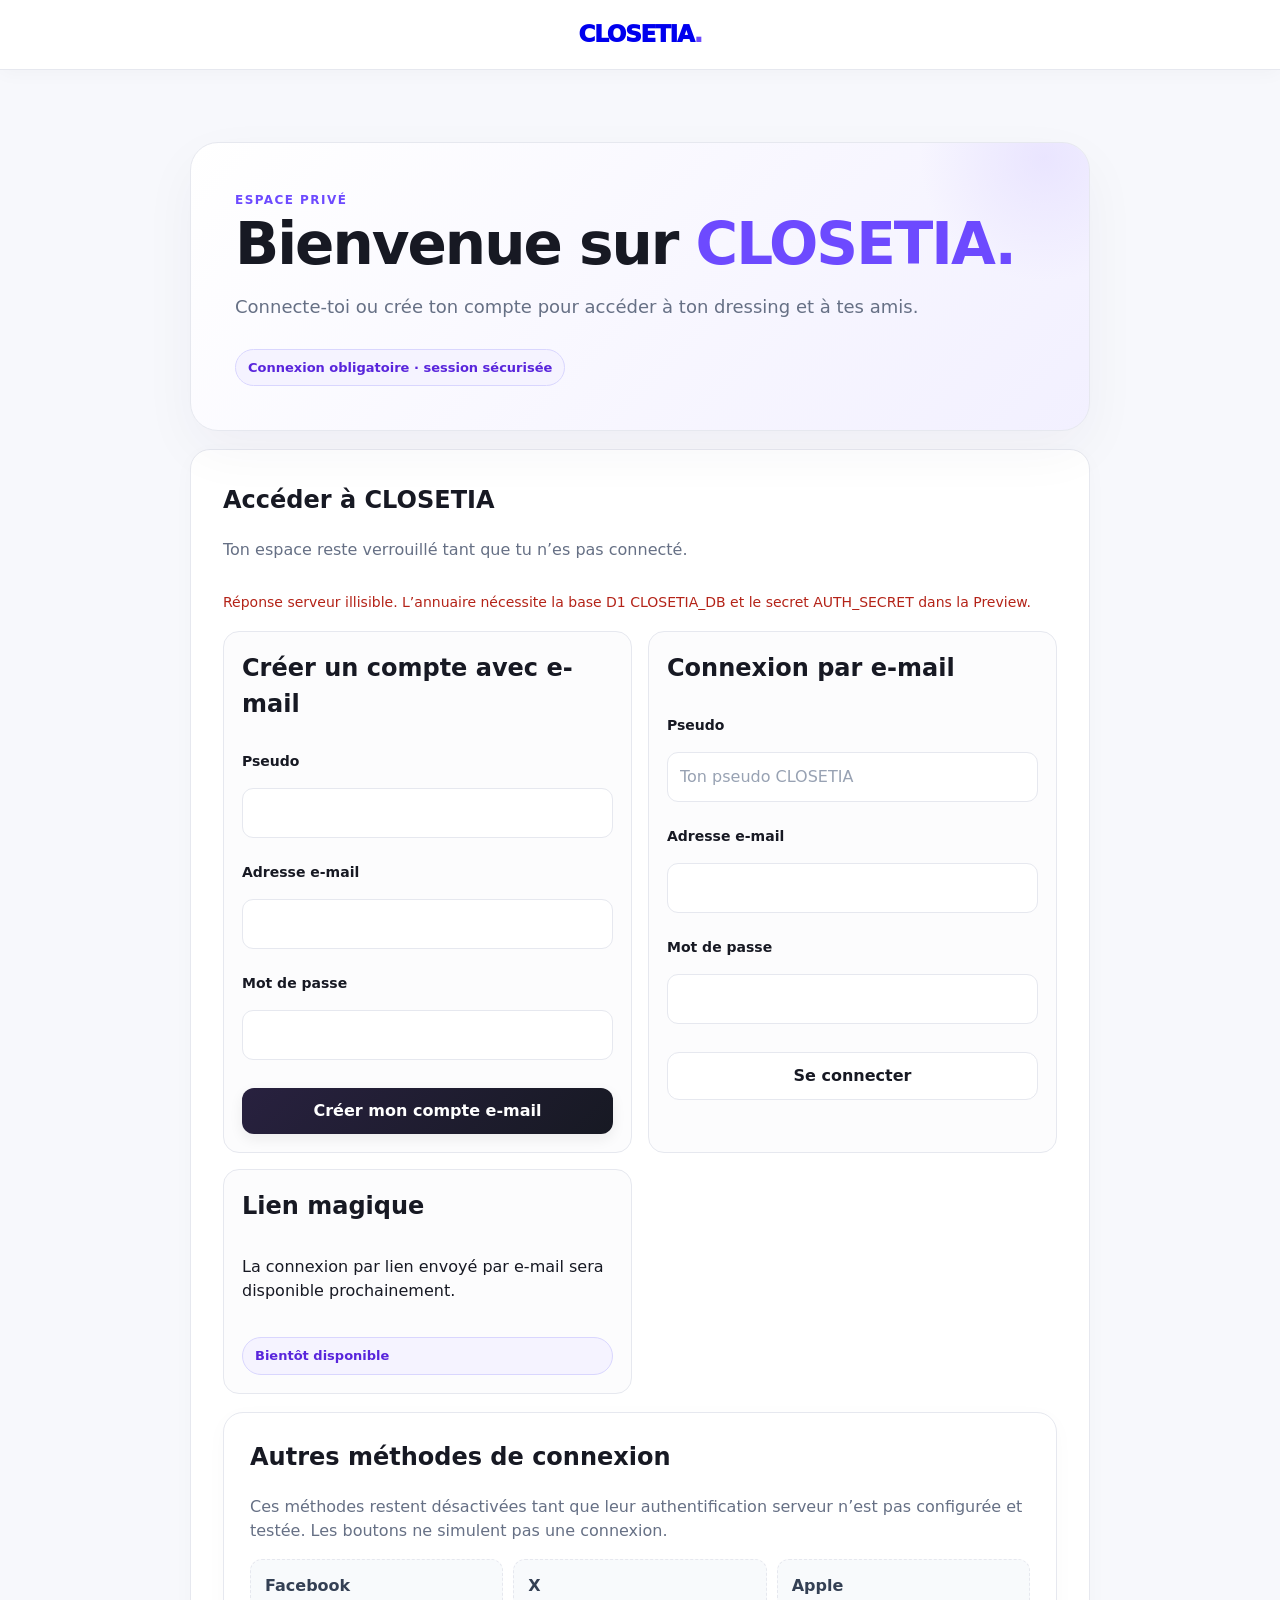
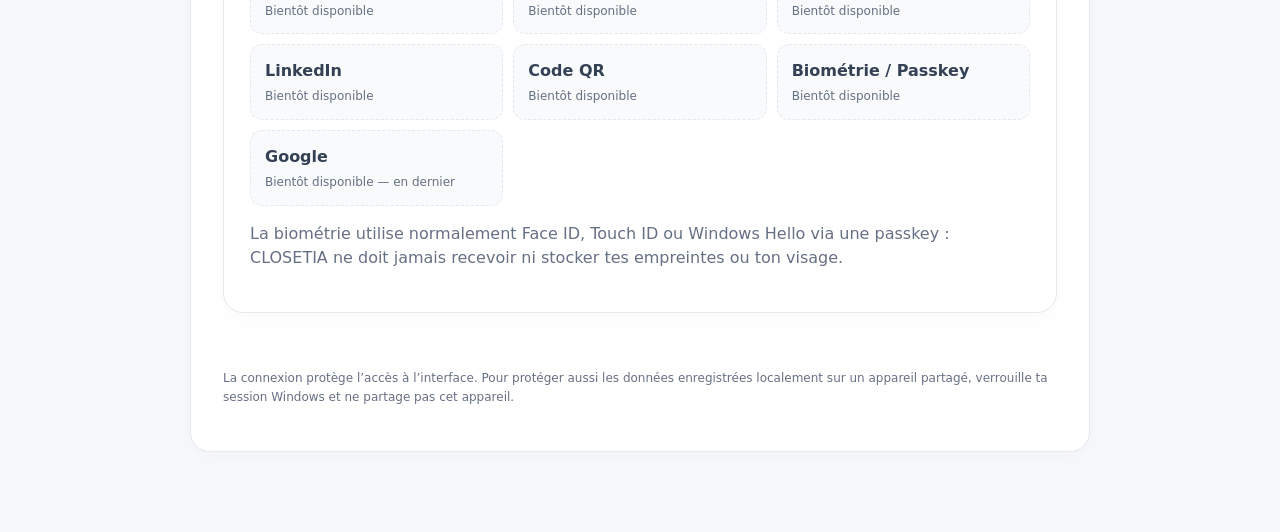
==== commit b0afdc55: "Improve navigation accessibility and bump assets" ====
--- a/index.html
+++ b/index.html
@@ -7,7 +7,7 @@
 <meta name="robots" content="noindex,nofollow,noarchive">
 <link rel="canonical" href="https://closetia.pages.dev/">
 <link rel="manifest" href="manifest.json">
-<link rel="stylesheet" href="style.css?v=11">
+<link rel="stylesheet" href="style.css?v=12">
 <meta property="og:type" content="website">
 <meta property="og:locale" content="fr_FR">
 <meta property="og:site_name" content="CLOSETIA">
@@ -33,7 +33,7 @@
 </head>
 <body>
 <a class="skip-link" href="#app">Aller au contenu principal</a>
-<header class="topbar"><a class="logo" href="#/">CLOSETIA<span>.</span></a><nav>
+<header class="topbar"><a class="logo" href="#/">CLOSETIA<span>.</span></a><nav id="primaryNav" aria-label="Navigation principale">
 <a href="#/">Accueil</a><a href="#/dressing">Dressing</a><a href="#/tenues">Tenues</a><a href="#/wishlist">Envies</a><a href="#/palette">Couleurs</a><a href="#/colorimetrie">Colorimétrie</a><a href="#/profil">Mon style</a><a href="#/star">Outfit Star</a><a href="#/stars">Looks de stars</a><a href="#/memes">Même vêtements</a><a href="#/calendrier">Calendrier</a><a href="#/valise">Valise</a><a href="#/amis">Amis</a><a href="#/connexions">Connexions</a><a href="#/stats">Stats</a>
 </nav><button class="cloud-indicator local" id="cloudIndicator" onclick="openSettings()" aria-label="État de la connexion Cloudflare" title="Cloudflare non connecté sur cet appareil."><span class="cloud-dot" aria-hidden="true"></span><span>Mode local</span></button><button class="iconbtn" onclick="openSettings()" aria-label="Réglages">⚙</button></header>
 <main id="app">
@@ -52,5 +52,5 @@
 </main>
 <input id="photos" type="file" accept="image/*" multiple hidden><input id="importFile" type="file" accept=".json,application/json" hidden>
 <footer>CLOSETIA · local-first · données exportables · aucune analyse corporelle</footer>
-<script src="app.js?v=54"></script>
+<script src="app.js?v=55"></script>
 </body></html>
--- a/style.css
+++ b/style.css
@@ -414,3 +414,6 @@
   html{scroll-behavior:auto}
   *,*::before,*::after{animation-duration:.01ms!important;animation-iteration-count:1!important;transition-duration:.01ms!important}
 }
+
+/* Valise connectée — formulaires lisibles et confortables sur mobile */
+.trip-form{margin-top:18px}.trip-fields{display:grid;grid-template-columns:repeat(2,minmax(0,1fr));gap:12px}.trip-fields label{display:flex;flex-direction:column;gap:7px;font-weight:700}.trip-fields input{width:100%;min-height:44px;border:1px solid var(--line);border-radius:12px;padding:11px;background:#fff;color:var(--ink)}.trip-item-list{display:grid;grid-template-columns:repeat(auto-fit,minmax(210px,1fr));gap:8px;margin:12px 0 18px}.trip-item{display:grid;grid-template-columns:auto 1fr;align-items:center;text-align:left}.trip-item input{grid-row:span 2;min-width:18px;min-height:18px}.trip-item small{grid-column:2}.trip-list{margin-top:28px}.trip-card{margin:14px 0}.trip-garments{display:flex;flex-wrap:wrap;gap:5px;margin:10px 0}@media(max-width:600px){.trip-fields{grid-template-columns:1fr}.trip-item-list{grid-template-columns:1fr}.trip-card .sectionhead{align-items:flex-start}}
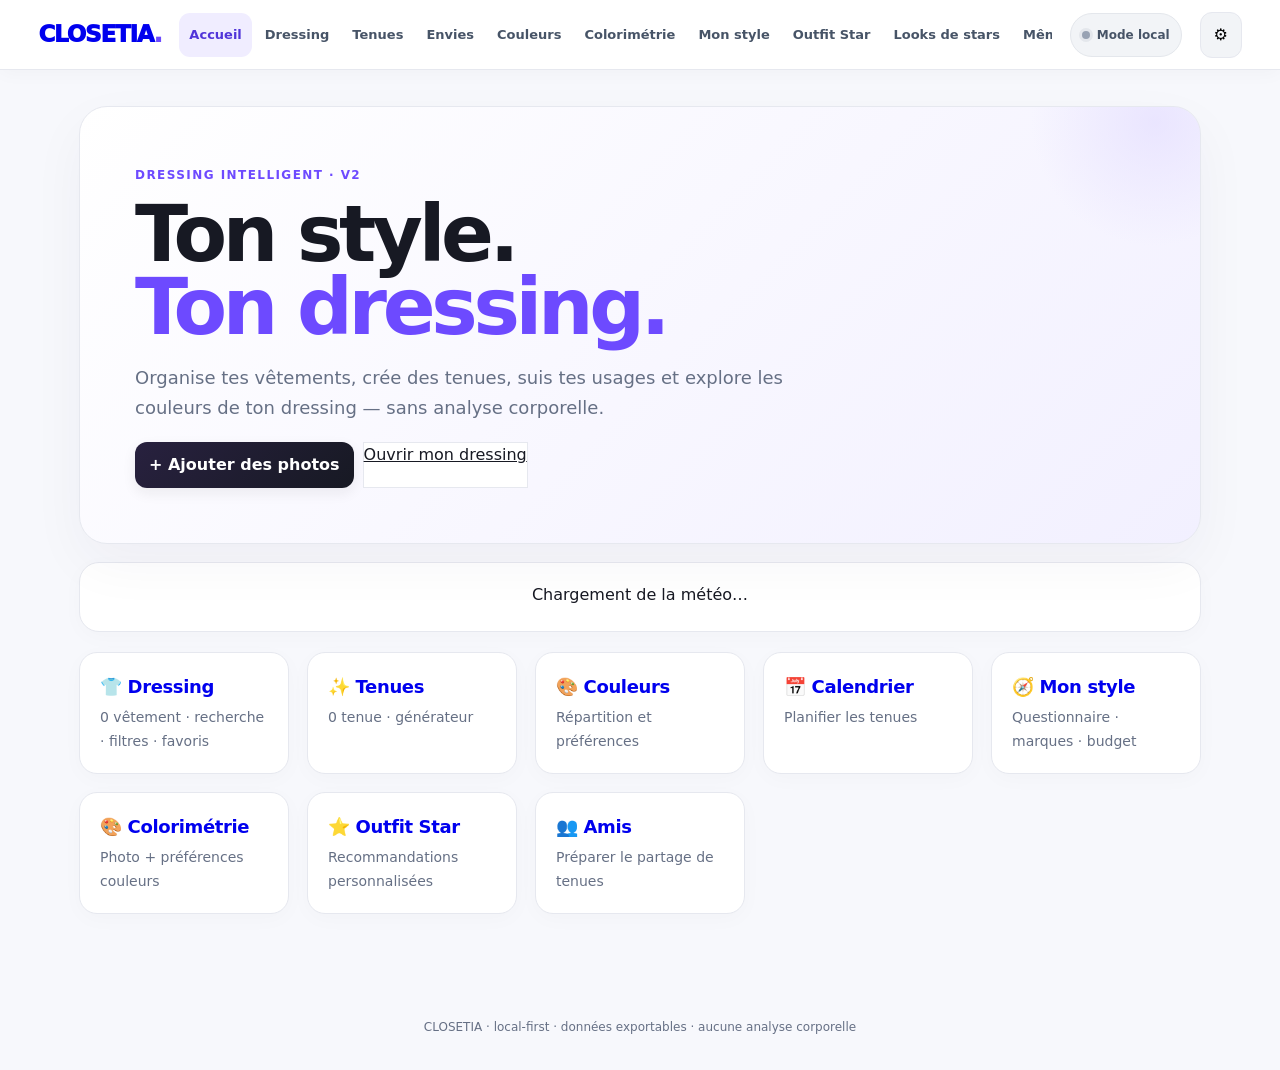
==== commit c7191793: "Restore indexing of the public Closetia landing page" ====
--- a/index.html
+++ b/index.html
@@ -4,10 +4,10 @@
 <meta charset="utf-8"><meta name="viewport" content="width=device-width,initial-scale=1,viewport-fit=cover">
 <meta name="theme-color" content="#111827">
 <meta name="description" content="Organise ton dressing, compose des tenues, explore les couleurs et planifie tes looks avec CLOSETIA. Données exportables, sans analyse corporelle.">
-<meta name="robots" content="noindex,nofollow,noarchive">
+<meta name="robots" content="index,follow,max-image-preview:large">
 <link rel="canonical" href="https://closetia.pages.dev/">
 <link rel="manifest" href="manifest.json">
-<link rel="stylesheet" href="style.css?v=12">
+<link rel="stylesheet" href="style.css?v=13">
 <meta property="og:type" content="website">
 <meta property="og:locale" content="fr_FR">
 <meta property="og:site_name" content="CLOSETIA">
@@ -52,5 +52,5 @@
 </main>
 <input id="photos" type="file" accept="image/*" multiple hidden><input id="importFile" type="file" accept=".json,application/json" hidden>
 <footer>CLOSETIA · local-first · données exportables · aucune analyse corporelle</footer>
-<script src="app.js?v=55"></script>
-</body></html>+<script src="app.js?v=56"></script>
+</body></html>
--- a/style.css
+++ b/style.css
@@ -417,3 +417,35 @@
 
 /* Valise connectée — formulaires lisibles et confortables sur mobile */
 .trip-form{margin-top:18px}.trip-fields{display:grid;grid-template-columns:repeat(2,minmax(0,1fr));gap:12px}.trip-fields label{display:flex;flex-direction:column;gap:7px;font-weight:700}.trip-fields input{width:100%;min-height:44px;border:1px solid var(--line);border-radius:12px;padding:11px;background:#fff;color:var(--ink)}.trip-item-list{display:grid;grid-template-columns:repeat(auto-fit,minmax(210px,1fr));gap:8px;margin:12px 0 18px}.trip-item{display:grid;grid-template-columns:auto 1fr;align-items:center;text-align:left}.trip-item input{grid-row:span 2;min-width:18px;min-height:18px}.trip-item small{grid-column:2}.trip-list{margin-top:28px}.trip-card{margin:14px 0}.trip-garments{display:flex;flex-wrap:wrap;gap:5px;margin:10px 0}@media(max-width:600px){.trip-fields{grid-template-columns:1fr}.trip-item-list{grid-template-columns:1fr}.trip-card .sectionhead{align-items:flex-start}}
+
+
+/* Navigation accessibility and mobile scroll affordance */
+#primaryNav{scrollbar-width:thin;scrollbar-color:#c4b5fd transparent;overscroll-behavior-x:contain;scroll-behavior:smooth}
+#primaryNav a{flex:0 0 auto;min-height:44px;display:inline-flex;align-items:center;justify-content:center}
+#primaryNav a[aria-current="page"]{background:var(--soft);color:#5b21b6;font-weight:800;box-shadow:inset 0 -2px 0 var(--purple)}
+#primaryNav a:focus-visible{outline:3px solid var(--purple);outline-offset:-3px}
+@media(max-width:800px){#primaryNav{padding:2px 2px 7px;scroll-padding-inline:12px;scroll-snap-type:x proximity}#primaryNav a{scroll-snap-align:start}}
+@media(prefers-reduced-motion:reduce){html{scroll-behavior:auto}#primaryNav{scroll-behavior:auto}*,*::before,*::after{animation-duration:.01ms!important;animation-iteration-count:1!important;transition-duration:.01ms!important}}
+
+
+/* Atelier de colorimétrie local — sélecteurs accessibles et roue chromatique */
+.harmony-lab{margin-top:18px}
+.harmony-picker-grid{display:grid;grid-template-columns:repeat(2,minmax(0,1fr));gap:14px;margin:18px 0}
+.harmony-picker-grid>div{display:flex;flex-direction:column;gap:7px;min-width:0}
+.harmony-picker-grid label{font-weight:750}
+.harmony-picker-grid select{width:100%;min-height:44px;padding:11px 12px;border:1px solid var(--line);border-radius:12px;background:#fff;color:var(--ink)}
+.harmony-picker-grid input[type=color]{width:100%;height:46px;padding:4px;border:1px solid var(--line);border-radius:12px;background:#fff;cursor:pointer}
+.chromatic-wheel{width:min(190px,55vw);aspect-ratio:1;margin:8px auto 18px;border-radius:50%;background:conic-gradient(#ff3b30,#ff9500,#ffcc00,#34c759,#00c7be,#007aff,#5856d6,#af52de,#ff2d55,#ff3b30);position:relative;box-shadow:inset 0 0 0 1px #0001}
+.chromatic-wheel:after{content:"";position:absolute;inset:28%;border-radius:50%;background:var(--card);border:1px solid var(--line)}
+.chromatic-wheel span{position:absolute;z-index:1;inset:42%;border-radius:50%;background:var(--ink)}
+.harmony-actions{justify-content:center}
+.harmony-results{margin-top:16px}
+.harmony-matches{margin:18px 0}
+.harmony-matches h3{margin-bottom:10px}
+.harmony-match-list{display:grid;grid-template-columns:repeat(auto-fit,minmax(min(100%,210px),1fr));gap:9px}
+.harmony-match-list article{display:flex;align-items:center;gap:11px;min-width:0;padding:11px;border:1px solid var(--line);border-radius:12px;background:var(--bg)}
+.harmony-match-list .swatch{flex:0 0 30px}
+.harmony-match-list article div{display:flex;flex-direction:column;min-width:0}
+.harmony-match-list article b{overflow-wrap:anywhere}
+.harmony-match-list small{font-size:12px;color:var(--muted)}
+@media(max-width:520px){.harmony-picker-grid{grid-template-columns:1fr}.harmony-actions{align-items:stretch}.harmony-actions button{flex:1 1 100%}}
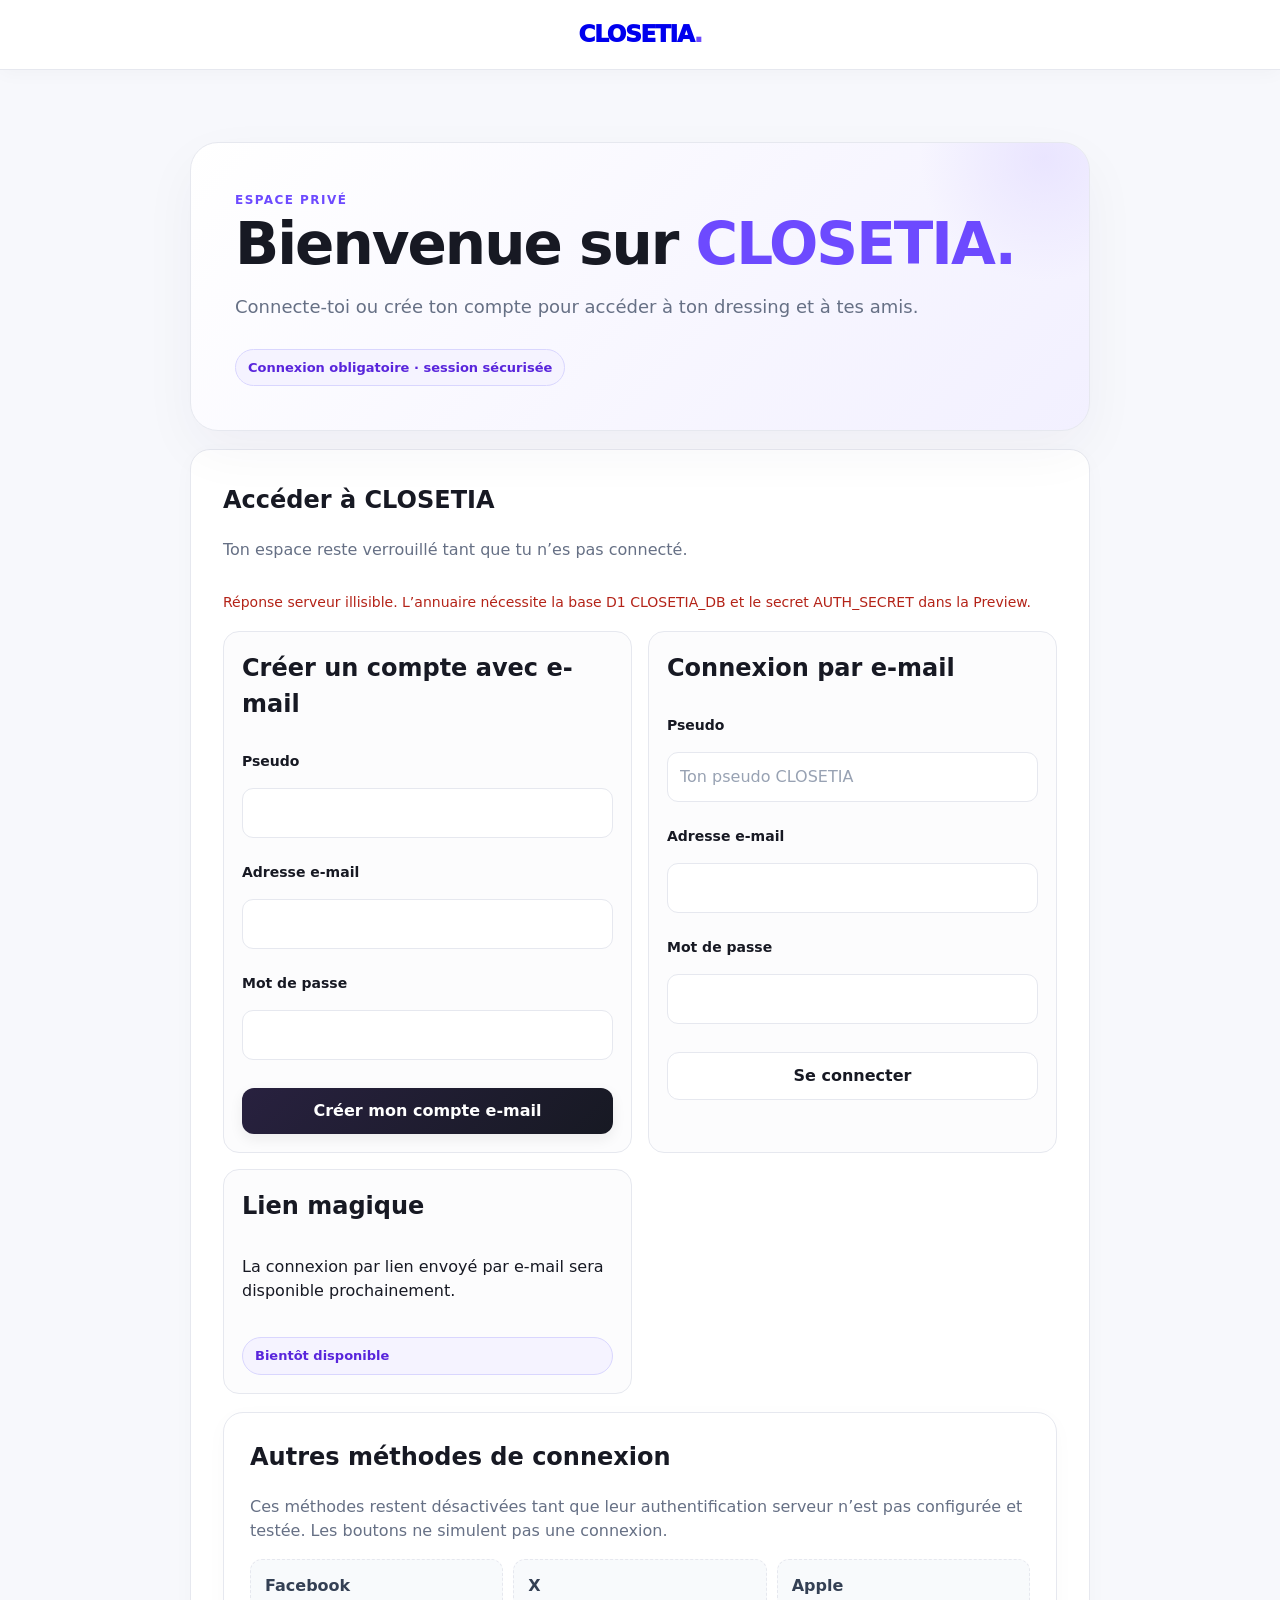
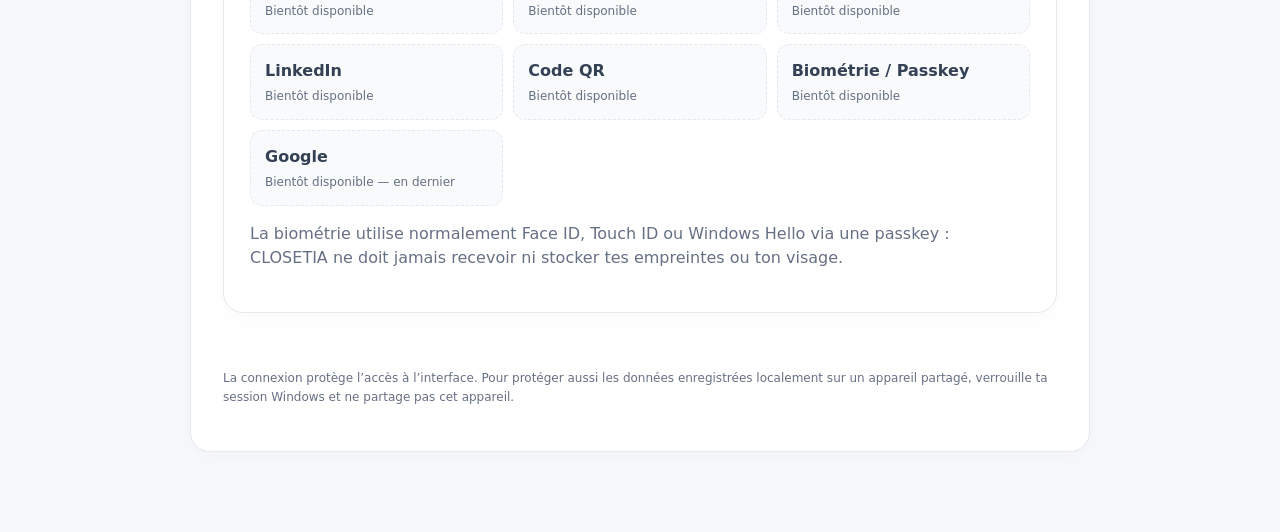
==== commit 4530e5ce: "Update app.js script version in index.html" ====
--- a/index.html
+++ b/index.html
@@ -52,5 +52,5 @@
 </main>
 <input id="photos" type="file" accept="image/*" multiple hidden><input id="importFile" type="file" accept=".json,application/json" hidden>
 <footer>CLOSETIA · local-first · données exportables · aucune analyse corporelle</footer>
-<script src="app.js?v=56"></script>
+<script src="app.js?v=57"></script>
 </body></html>
